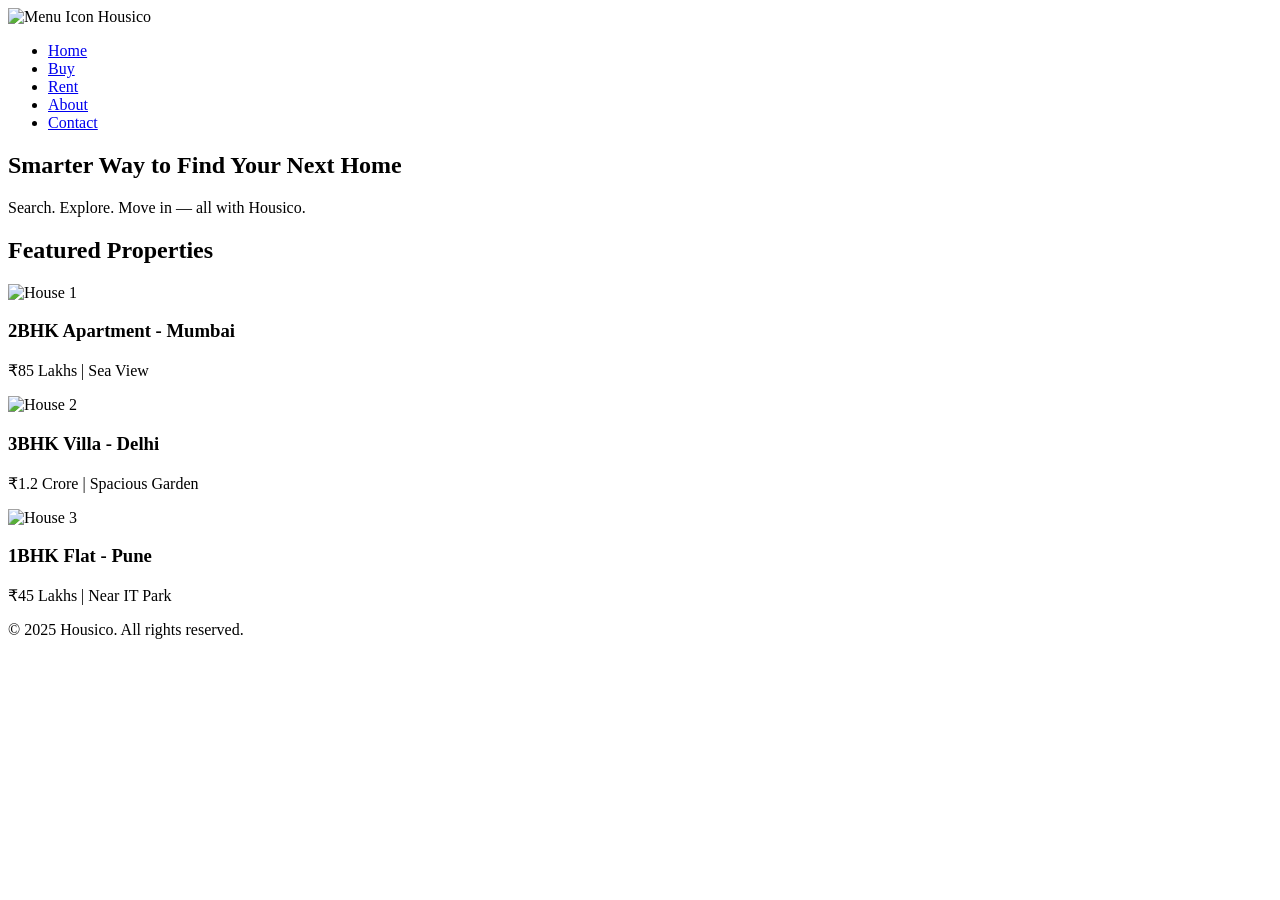
==== index.html @ 5ef59c0e "Added index.html file" ====
<!DOCTYPE html>
<html lang="en">
<head>
  <meta charset="UTF-8" />
  <meta name="viewport" content="width=device-width, initial-scale=1.0" />
  <title>Housico | Find Your Dream Home</title>
  <link rel="stylesheet" href="style.css" />
</head>
<body>

  <!-- Navbar -->
  <header class="navbar">
    <div class="logo">
        <img src="" alt="Menu Icon" class="menu-icon" />
        Housico   
    </div>
    
    <nav>
      <ul>
        <li><a href="index.html" class="active">Home</a></li>
        <li><a href="buy.html">Buy</a></li>
        <li><a href="rent.html">Rent</a></li>
        <li><a href="about.html">About</a></li>
        <li><a href="contact.html">Contact</a></li>
      </ul>
    </nav>
  </header>

  <!-- Hero Section -->
  <section class="hero">
    <div class="hero-content">
      <h1>Smarter Way to Find Your Next Home</h1>
      <p>Search. Explore. Move in — all with Housico.</p>
      

    </div>
  </section>

  <!-- Featured Properties -->
  <section class="featured">
    <h2>Featured Properties</h2>
    <div class="property-container">
      <div class="property-card">
        <img src="" alt="House 1">
        <h3>2BHK Apartment - Mumbai</h3>
        <p>₹85 Lakhs | Sea View</p>
      </div>
      <div class="property-card">
        <img src="" alt="House 2">
        <h3>3BHK Villa - Delhi</h3>
        <p>₹1.2 Crore | Spacious Garden</p>
      </div>
      <div class="property-card">
        <img src="" alt="House 3">
        <h3>1BHK Flat - Pune</h3>
        <p>₹45 Lakhs | Near IT Park</p>
      </div>
    </div>
  </section>

  <!-- Footer -->
  <footer>
    <p>© 2025 Housico. All rights reserved.</p>
  </footer>

</body>
</html>
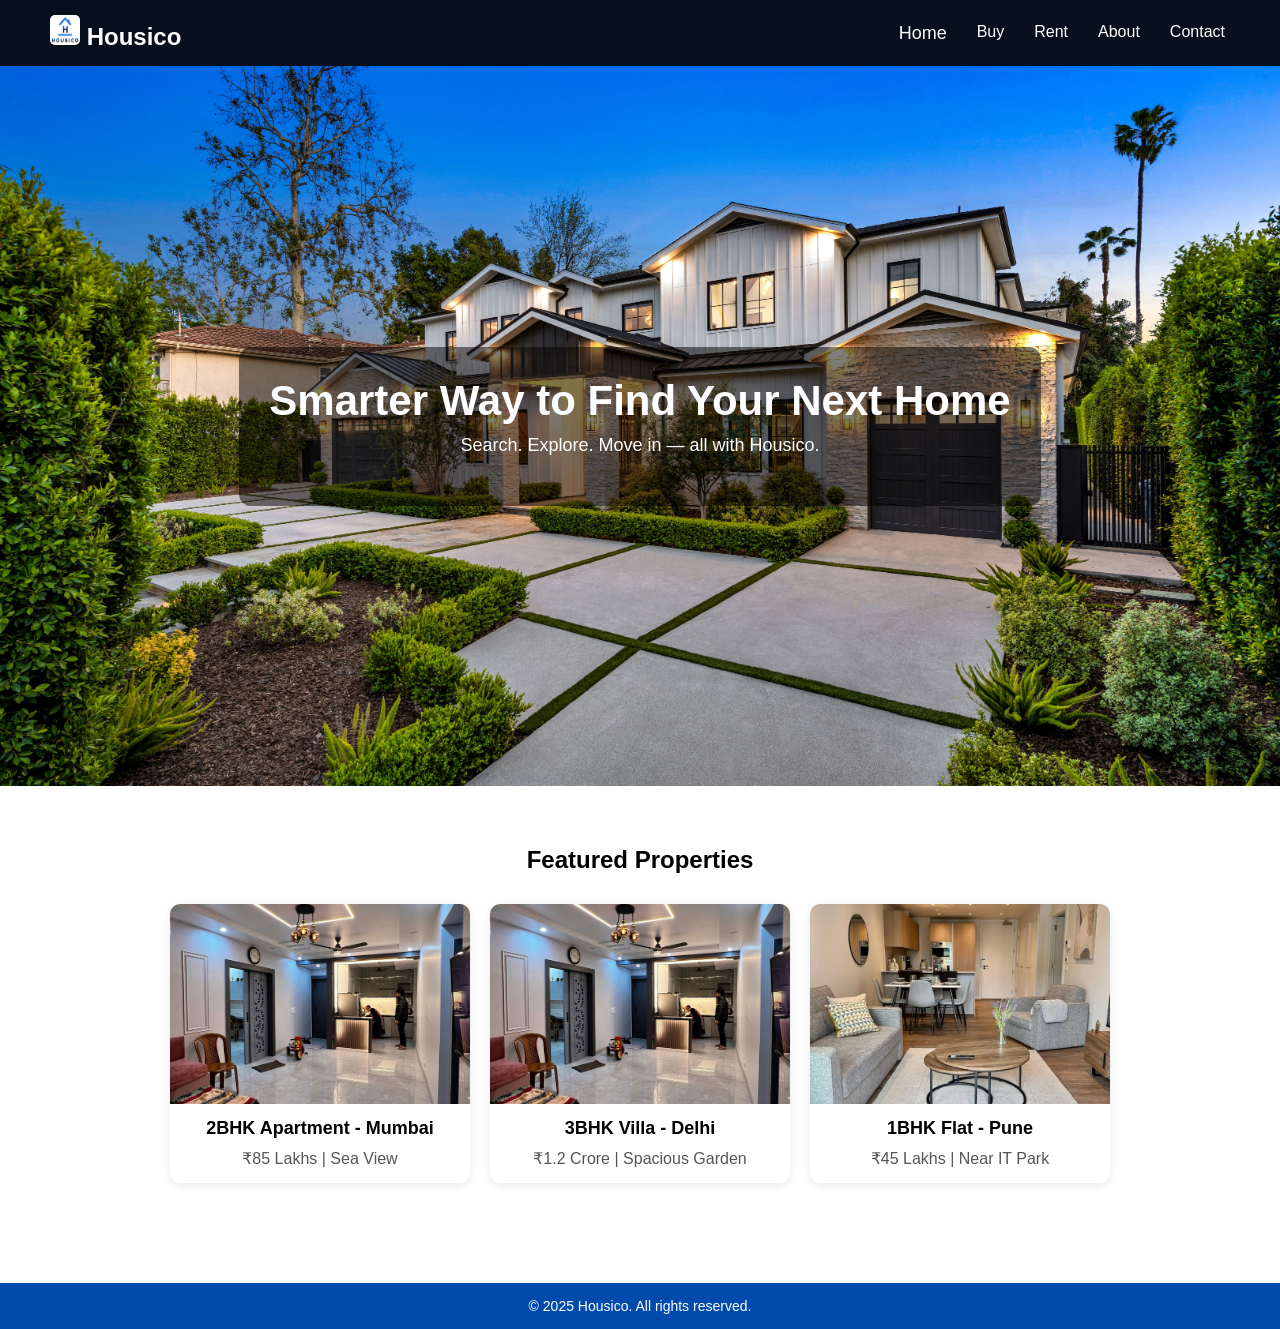
==== commit 0ed177af: "all images including logo added" ====
--- a/index.html
+++ b/index.html
@@ -11,7 +11,7 @@
   <!-- Navbar -->
   <header class="navbar">
     <div class="logo">
-        <img src="" alt="Menu Icon" class="menu-icon" />
+        <img src="./images/logo/Screenshot 2025-11-09 at 5.05.12 PM.png" alt="Menu Icon" class="menu-icon" />
         Housico   
     </div>
     
@@ -41,17 +41,17 @@
     <h2>Featured Properties</h2>
     <div class="property-container">
       <div class="property-card">
-        <img src="" alt="House 1">
+        <img src="./images/property/2bhk.jpeg" alt="House 1">
         <h3>2BHK Apartment - Mumbai</h3>
         <p>₹85 Lakhs | Sea View</p>
       </div>
       <div class="property-card">
-        <img src="" alt="House 2">
+        <img src=".//images/property/2bhk.jpeg" alt="House 2">
         <h3>3BHK Villa - Delhi</h3>
         <p>₹1.2 Crore | Spacious Garden</p>
       </div>
       <div class="property-card">
-        <img src="" alt="House 3">
+        <img src="./images/property/1bhk.jpg" alt="House 3">
         <h3>1BHK Flat - Pune</h3>
         <p>₹45 Lakhs | Near IT Park</p>
       </div>
--- a/style.css
+++ b/style.css
@@ -0,0 +1,134 @@
+* {
+  margin: 0;
+  padding: 0;
+  box-sizing: border-box;
+  font-family: "Poppins", sans-serif;
+}
+
+/* Navbar */
+.navbar {
+  display: flex;
+  justify-content: space-between;
+  align-items: center;
+  background-color: rgb(6, 15, 27);
+  padding: 15px 40px;
+  color: white;
+}
+.menu-icon {
+  width: 30px;
+  height: 30px;
+  margin-left: 10px;
+  border-radius: 5px;
+}
+
+
+.logo {
+  font-size: 24px;
+  font-weight: bold;
+}
+
+.navbar ul {
+  display: flex;
+  list-style: none;
+}
+
+.navbar ul li {
+  margin: 0 15px;
+}
+
+.navbar ul li a {
+  color: white;
+  text-decoration: none;
+  font-weight: 500;
+}
+
+.navbar ul li a.active,
+.navbar ul li a:hover {
+  font-size: 18px;
+}
+
+/* style forrr hero */
+.hero {
+  background: url('./images/herobackground/herobackgrod.jpeg') no-repeat center center/cover;
+  color: white;
+  height: 80vh;
+  display: flex;
+  align-items: center;
+  justify-content: center;
+  text-align: center;
+}
+
+.hero-content {
+  background: rgba(0, 0, 0, 0.5);
+  padding: 30px;
+  border-radius: 12px;
+}
+
+.hero h1 {
+  font-size: 42px;
+  margin-bottom: 10px;
+}
+
+.hero p {
+  margin-bottom: 20px;
+  font-size: 18px;
+}
+
+
+.hero input {
+  padding: 10px;
+  width: 300px;
+  border: none;
+  border-radius: 5px;
+  margin-right: 10px;
+}
+
+/* 
+/Featured Properties/ */
+.featured {
+  padding: 60px 40px;
+  text-align: center;
+}
+
+.property-container {
+  display: flex;
+  flex-wrap: wrap;
+  justify-content: center;
+  gap: 20px;
+  margin-top: 30px;
+}
+
+.property-card {
+  width: 300px;
+  background: #fff;
+  border-radius: 10px;
+  box-shadow: 0 2px 10px rgba(0,0,0,0.1);
+  overflow: hidden;
+}
+
+.property-card img {
+  width: 100%;
+  height: 200px;
+  object-fit: cover;
+}
+
+.property-card h3 {
+  font-size: 18px;
+  margin: 10px 0;
+}
+
+.property-card p {
+  color: #555;
+  margin-bottom: 15px;
+}
+
+/* Footer */
+footer {
+  background: #004aad;
+  color: white;
+  text-align: center;
+  padding: 15px;
+  font-size: 14px;
+  margin-top: 40px;
+}
+
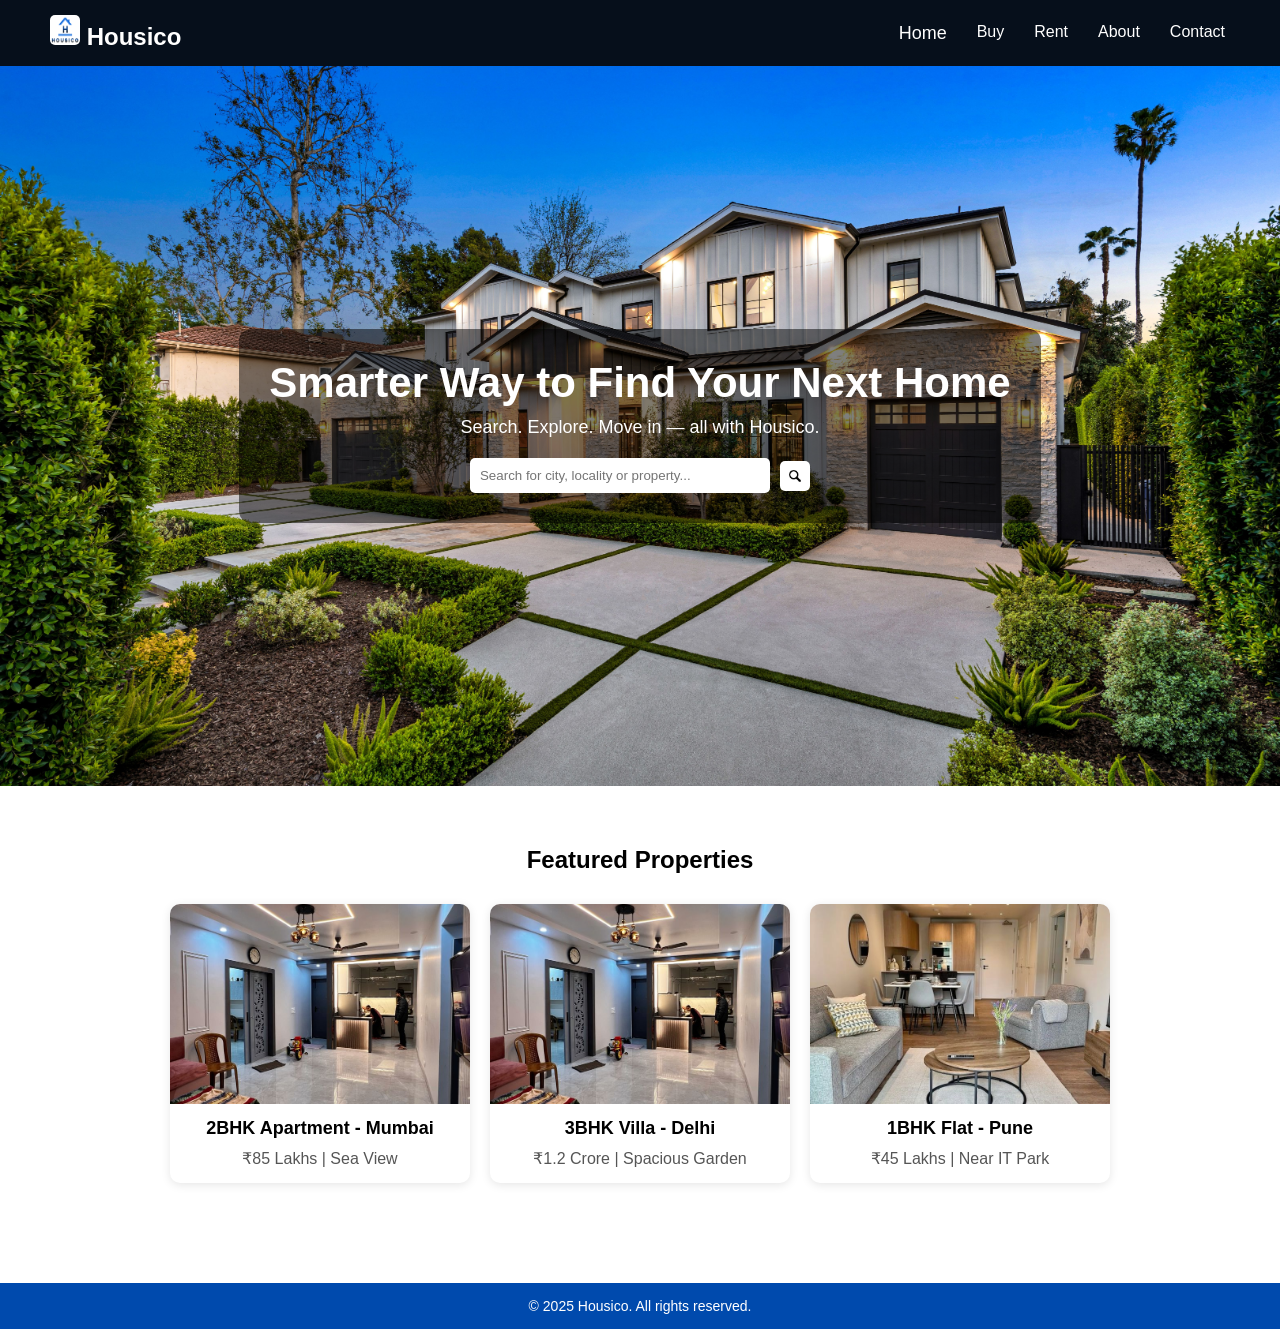
==== commit ae4d16fd: "search box added" ====
--- a/index.html
+++ b/index.html
@@ -31,7 +31,11 @@
     <div class="hero-content">
       <h1>Smarter Way to Find Your Next Home</h1>
       <p>Search. Explore. Move in — all with Housico.</p>
-      
+       <div class="search-box">
+        <input type="search" placeholder="Search for city, locality or property..." id="search-bar" />
+        <img src="./images/searchicon/searchicon.jpg" alt="Search" class="search-icon" />
+        </div>
+
 
     </div>
   </section>
--- a/style.css
+++ b/style.css
@@ -82,6 +82,21 @@
   border-radius: 5px;
   margin-right: 10px;
 }
+.search-box {
+  display: flex;
+  justify-content: center;
+  align-items: center;
+
+  
+}
+.search-icon {
+  width: 30px;
+  height: 30px;
+  cursor: pointer;
+  border-radius: 5px;
+  
+}
+
 
 /* 
 /Featured Properties/ */
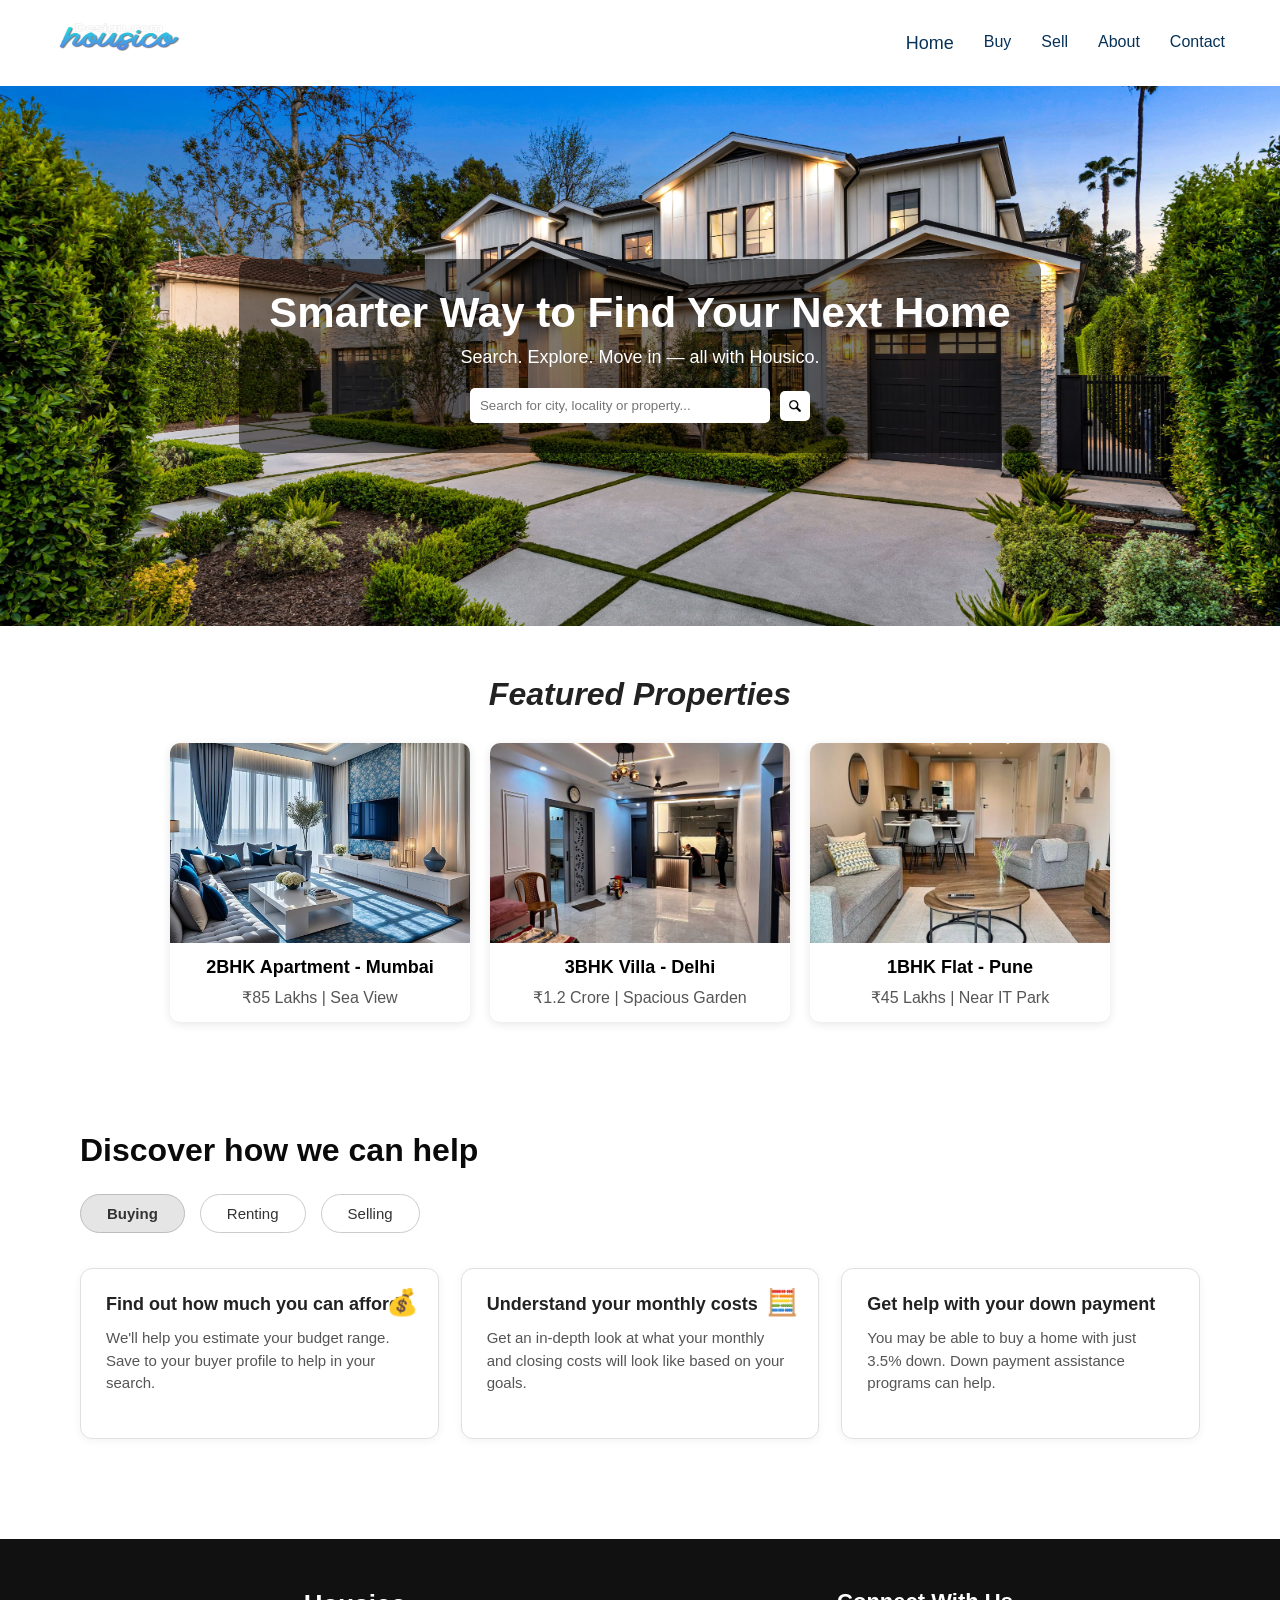
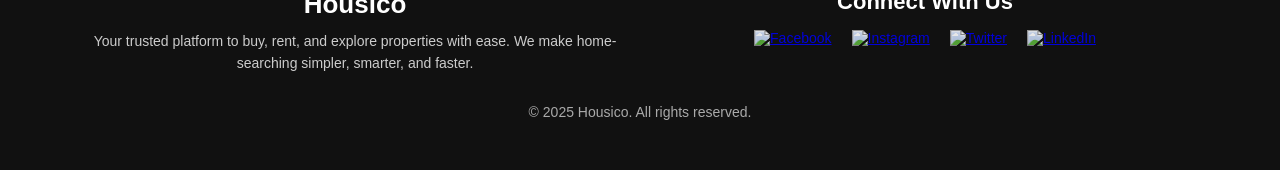
==== commit d8b7b7fb: "Sell page made" ====
--- a/index.html
+++ b/index.html
@@ -8,25 +8,23 @@
 </head>
 <body>
 
-  <!-- Navbar -->
   <header class="navbar">
     <div class="logo">
-        <img src="./images/logo/Screenshot 2025-11-09 at 5.05.12 PM.png" alt="Menu Icon" class="menu-icon" />
-        Housico   
+        <img src="./images/logo/image.png" alt="Menu Icon" class="menu-icon" />
     </div>
     
     <nav>
-      <ul>
+      <ul class="nav-links">
         <li><a href="index.html" class="active">Home</a></li>
         <li><a href="buy.html">Buy</a></li>
-        <li><a href="rent.html">Rent</a></li>
+        <li><a href="sell.html">Sell</a></li>
         <li><a href="about.html">About</a></li>
         <li><a href="contact.html">Contact</a></li>
       </ul>
     </nav>
   </header>
 
-  <!-- Hero Section -->
+ 
   <section class="hero">
     <div class="hero-content">
       <h1>Smarter Way to Find Your Next Home</h1>
@@ -40,12 +38,12 @@
     </div>
   </section>
 
-  <!-- Featured Properties -->
+
   <section class="featured">
     <h2>Featured Properties</h2>
     <div class="property-container">
       <div class="property-card">
-        <img src="./images/property/2bhk.jpeg" alt="House 1">
+        <img src="./images/property/3bhk.jpg" alt="House 1">
         <h3>2BHK Apartment - Mumbai</h3>
         <p>₹85 Lakhs | Sea View</p>
       </div>
@@ -62,10 +60,64 @@
     </div>
   </section>
 
-  <!-- Footer -->
-  <footer>
-    <p>© 2025 Housico. All rights reserved.</p>
-  </footer>
+
+<section class="help-area">
+  <h2>Discover how we can help</h2>
+
+  <div class="help-tabs">
+      <button class="tab active">Buying</button>
+      <button class="tab">Renting</button>
+      <button class="tab">Selling</button>
+  </div>
+
+  <div class="help-cards">
+      <div class="help-card">
+          <div class="icon"><pre>💰</pre></div>
+          <h3>Find out how much you can afford</h3>
+          <p>We'll help you estimate your budget range. Save to your buyer profile to help in your search.</p>
+      </div>
+
+      <div class="help-card">
+          <div class="icon">🧮</div>
+          <h3>Understand your monthly costs</h3>
+          <p>Get an in-depth look at what your monthly and closing costs will look like based on your goals.</p>
+
+      </div>
+
+      <div class="help-card">
+          <div class="icon"></div>
+          <h3>Get help with your down payment</h3>
+          <p>You may be able to buy a home with just 3.5% down. Down payment assistance programs can help.</p>
+      </div>
+  </div>
+</section>
+
+
+
+<footer>
+  <div class="footer-container">
+
+    <div class="footer-about">
+      <h3>Housico</h3>
+      <p>Your trusted platform to buy, rent, and explore properties with ease.
+         We make home-searching simpler, smarter, and faster.</p>
+    </div>
+
+    <div class="footer-social">
+      <h4>Connect With Us</h4>
+      <div class="social-icons">
+        <a href="#"><img src="https://cdn-icons-png.flaticon.com/512/733/733547.png" alt="Facebook"></a>
+        <a href="#"><img src="https://cdn-icons-png.flaticon.com/512/733/733558.png" alt="Instagram"></a>
+        <a href="#"><img src="https://cdn-icons-png.flaticon.com/512/733/733579.png" alt="Twitter"></a>
+        <a href="#"><img src="https://cdn-icons-png.flaticon.com/512/3536/3536505.png" alt="LinkedIn"></a>
+      </div>
+    </div>
+
+  </div>
+
+  <p class="footer-bottom">© 2025 Housico. All rights reserved.</p>
+</footer>
+
 
 </body>
 </html>
--- a/style.css
+++ b/style.css
@@ -4,15 +4,26 @@
   box-sizing: border-box;
   font-family: "Poppins", sans-serif;
 }
-
-/* Navbar */
+body{
+  background-color:white;
+}
+
 .navbar {
   display: flex;
   justify-content: space-between;
   align-items: center;
-  background-color: rgb(6, 15, 27);
+  background:rgb(255, 255, 255);
   padding: 15px 40px;
-  color: white;
+  color: rgb(22, 185, 207);
+}
+.nav-links a {
+  color: #11223d;   
+  text-decoration: none;
+  font-weight: 500;
+}
+
+.nav-links a:hover {
+  color: #6EC6FF;    
 }
 .menu-icon {
   width: 30px;
@@ -25,7 +36,13 @@
 .logo {
   font-size: 24px;
   font-weight: bold;
-}
+
+}
+.logo img {
+  width: 140px; 
+  height: 50px;  
+}
+
 
 .navbar ul {
   display: flex;
@@ -37,7 +54,7 @@
 }
 
 .navbar ul li a {
-  color: white;
+  color: rgb(6, 50, 88);
   text-decoration: none;
   font-weight: 500;
 }
@@ -47,11 +64,10 @@
   font-size: 18px;
 }
 
-/* style forrr hero */
 .hero {
   background: url('./images/herobackground/herobackgrod.jpeg') no-repeat center center/cover;
   color: white;
-  height: 80vh;
+  height: 60vh;
   display: flex;
   align-items: center;
   justify-content: center;
@@ -98,11 +114,18 @@
 }
 
 
-/* 
-/Featured Properties/ */
+
 .featured {
-  padding: 60px 40px;
-  text-align: center;
+  padding: 50px 40px;
+  text-align: center;
+}
+.featured h2 {
+  text-align: center;
+  font-size: 32px;
+  font-weight: 600;
+  color: #222;
+  font-style: italic;
+
 }
 
 .property-container {
@@ -136,8 +159,17 @@
   color: #555;
   margin-bottom: 15px;
 }
-
-/* Footer */
+.property-card video {
+  width: 100%;
+  height: 200px;
+  object-fit: cover;
+  border: none;
+  border-radius: 0; 
+  display: block;
+}
+
+
+
 footer {
   background: #004aad;
   color: white;
@@ -147,3 +179,452 @@
   margin-top: 40px;
 }
 
+@media (max-width: 768px) {
+  .property-container {
+    flex-direction: column;
+    align-items: center;
+  }
+
+  .hero h1 {
+    font-size: 30px;
+  }
+
+  .navbar {
+    flex-direction: column;
+  }
+
+  .navbar ul {
+    flex-direction: column;
+    align-items: center;
+  }
+}
+
+
+
+
+
+
+
+
+
+
+.help-area {
+  padding: 60px 40px;
+  max-width: 1200px;
+  margin: auto;
+  text-align: left;
+  font-family: "Poppins", sans-serif;
+}
+
+.help-area h2 {
+  font-size: 32px;
+  font-weight: 600;
+  margin-bottom: 25px;
+  color: #0a0a0a;
+}
+
+.help-tabs {
+  display: flex;
+  gap: 15px;
+  margin-bottom: 35px;
+}
+
+.help-tabs .tab {
+  padding: 10px 26px;
+  border-radius: 30px;
+  border: 1px solid #cccccc;
+  background: white;
+  font-size: 15px;
+  cursor: pointer;
+  color: #333;
+  transition: 0.2s ease;
+}
+
+.help-tabs .tab:hover {
+  background: #eaeaea;
+}
+
+.help-tabs .tab.active {
+  background: #e5e5e5;
+  border-color: #bdbdbd;
+  font-weight: 600;
+}
+
+.help-cards {
+  display: grid;
+  grid-template-columns: repeat(auto-fit, minmax(300px, 1fr));
+  gap: 22px;
+}
+
+.help-card {
+  border: 1px solid #e0e0e0;
+  background: #fff;
+  border-radius: 12px;
+  padding: 25px;
+  position: relative;
+  box-shadow: 0 2px 10px rgba(0,0,0,0.05);
+  transition: 0.25s ease;
+}
+
+.help-card:hover {
+  box-shadow: 0 4px 15px rgba(0,0,0,0.3);
+}
+
+.help-card .icon {
+  position: absolute;
+  top: 18px;
+  right: 20px;
+  font-size: 26px;
+  color: #c10000;
+}
+
+.help-card h3 {
+  font-size: 18px;
+  font-weight: 600;
+  margin-bottom: 12px;
+  color: #222;
+}
+
+.help-card p {
+  font-size: 15px;
+  color: #555;
+  line-height: 1.5;
+  margin-bottom: 18px;
+}
+
+.help-card a {
+  font-weight: 600;
+  text-decoration: underline;
+  color: #004aad;
+  font-size: 15px;
+}
+
+.help-card a:hover {
+  color: #002e73;
+}
+
+
+@media (max-width: 768px) {
+  .help-area {
+    padding: 40px 20px;
+  }
+
+  .helpTabs {
+    flex-direction: column;
+    gap: 10px;
+  }
+
+  .help-cards {
+    grid-template-columns: 1fr;
+  }
+}
+
+
+
+
+
+
+.heroforbuy {
+  background: url('./images/herobackground/zzz.jpg') no-repeat center center/cover;
+  color: white;
+  height: 60vh;
+  display: flex;
+  align-items: center;
+  justify-content: center;
+  text-align: center;
+}
+
+.hero-contentforbuy {
+  background: rgba(0, 0, 0, 0.5);
+  padding: 30px;
+  border-radius: 12px;
+}
+
+.heroforbuy h1 {
+  font-size: 42px;
+  margin-bottom: 10px;
+}
+
+.heroforbuy p {
+  margin-bottom: 20px;
+  font-size: 18px;
+}
+
+#search-barforbuy {
+  padding: 10px;
+  width: 300px;
+  border: none;
+  border-radius: 5px;
+  margin-right: 10px;
+}
+
+.search-boxforbuy {
+  display: flex;
+  justify-content: center;
+  align-items: center;
+}
+
+.search-iconforbuy {
+  width: 30px;
+  height: 30px;
+  cursor: pointer;
+  border-radius: 5px;
+}
+
+
+
+
+
+
+footer {
+  background: #111;
+  color: white;
+  padding: 50px 20px;
+  margin-top: 40px;
+}
+
+.footer-container {
+  max-width: 1100px;
+  margin: auto;
+  display: flex;
+  justify-content: space-between;
+  align-items: flex-start;
+  gap: 40px;
+  flex-wrap: wrap;
+}
+
+.footer-about {
+  flex: 1;
+  min-width: 260px;
+}
+
+.footer-about h3 {
+  font-size: 26px;
+  margin-bottom: 10px;
+}
+
+.footer-about p {
+  color: #ccc;
+  line-height: 1.6;
+}
+
+.footer-social {
+  flex: 1;
+  min-width: 260px;
+  text-align: center;
+}
+
+.footer-social h4 {
+  font-size: 22px;
+  margin-bottom: 15px;
+}
+
+.social-icons {
+  display: flex;
+  justify-content: center;
+  gap: 20px;
+}
+
+.social-icons img {
+  width: 35px;
+  transition: 0.3s ease;
+  opacity: 0.9;
+}
+
+.social-icons img:hover {
+  transform: scale(1.15);
+  opacity: 1;
+}
+
+.footer-bottom {
+  text-align: center;
+  margin-top: 30px;
+  color: #aaaaaa;
+}
+
+
+
+
+
+
+.compare-section {
+  display: flex;
+  justify-content: space-between;
+  align-items: center;
+  padding: 60px 40px;
+  background: #fafafa;
+  gap: 40px;
+}
+
+.compare-left {
+  flex: 1.1;
+}
+
+.compare-left h1 {
+  font-size: 42px;
+  font-weight: 700;
+  color: #111;
+  line-height: 1.3;
+  margin-bottom: 30px;
+}
+
+
+
+.steps {
+  margin-top: 20px;
+  margin-bottom: 35px;
+}
+
+.step {
+  display: flex;
+  align-items: center;
+  margin-bottom: 14px;
+}
+
+.circle {
+  width: 40px;
+  height: 40px;
+  border-radius: 50%;
+  background: #111;
+  color: white;
+  display: flex;
+  justify-content: center;
+  align-items: center;
+  margin-right: 15px;
+  font-size: 20px;
+  font-weight: 600;
+}
+
+.address-box {
+  display: flex;
+  align-items: center;
+  gap: 10px;
+  margin-top: 20px;
+}
+
+.address-box input {
+  width: 330px;
+  padding: 15px;
+  border: 1px solid #ccc;
+  border-radius: 40px;
+  font-size: 15px;
+}
+
+.start-btn {
+  padding: 15px 28px;
+  background: black;
+  color: white;
+  border: none;
+  font-size: 16px;
+  border-radius: 40px;
+  cursor: pointer;
+}
+
+.start-btn:hover {
+  background: #1080db;
+}
+
+.compare-right {
+  flex: 1;
+  display: flex;
+  justify-content: center;
+}
+
+.compare-right img {
+  width: 100%;
+  max-width: 520px;
+  border-radius: 20px;
+}
+.headline {
+  font-size: 46px;
+  font-weight: 700;
+  line-height: 1.15;
+}
+
+.gradient-text {
+  background: linear-gradient(90deg, #0a2540, #1d72b8, #3ca4ff);
+  -webkit-background-clip: text;
+  -webkit-text-fill-color: transparent;
+}
+
+
+
+
+
+.agents-section {
+  text-align: center;
+  padding: 60px 20px;
+  font-family: "Poppins", sans-serif;
+}
+
+.agents-title {
+  font-size: 35px;
+  font-weight: 700;
+  margin-bottom: 5px;
+  color: #111;
+}
+
+.agents-subtitle {
+  font-size: 20px;
+  color: #444;
+  margin-bottom: 40px;
+}
+
+.agents-container {
+  display: flex;
+  justify-content: center;
+  flex-wrap: wrap;
+  gap: 50px;
+}
+
+.agent-card {
+  text-align: center;
+  width: 200px;
+}
+
+.agent-card img {
+  width: 130px;
+  height: 130px;
+  border-radius: 50%;
+  object-fit: cover;
+  margin-bottom: 15px;
+}
+
+.agent-card h3 {
+  font-size: 20px;
+  font-weight: 600;
+  margin-bottom: 4px;
+}
+
+.agency {
+  font-size: 14px;
+  color: #666;
+  margin-bottom: 12px;
+}
+
+.agent-card p {
+  font-size: 15px;
+  color: #333;
+}
+
+.bold {
+  font-weight: 700;
+}
+
+@media (max-width: 768px) {
+  .agents-container {
+    gap: 30px;
+  }
+
+  .agent-card {
+    width: 160px;
+  }
+
+  .agents-title {
+    font-size: 30px;
+  }
+}
+
+
+
+
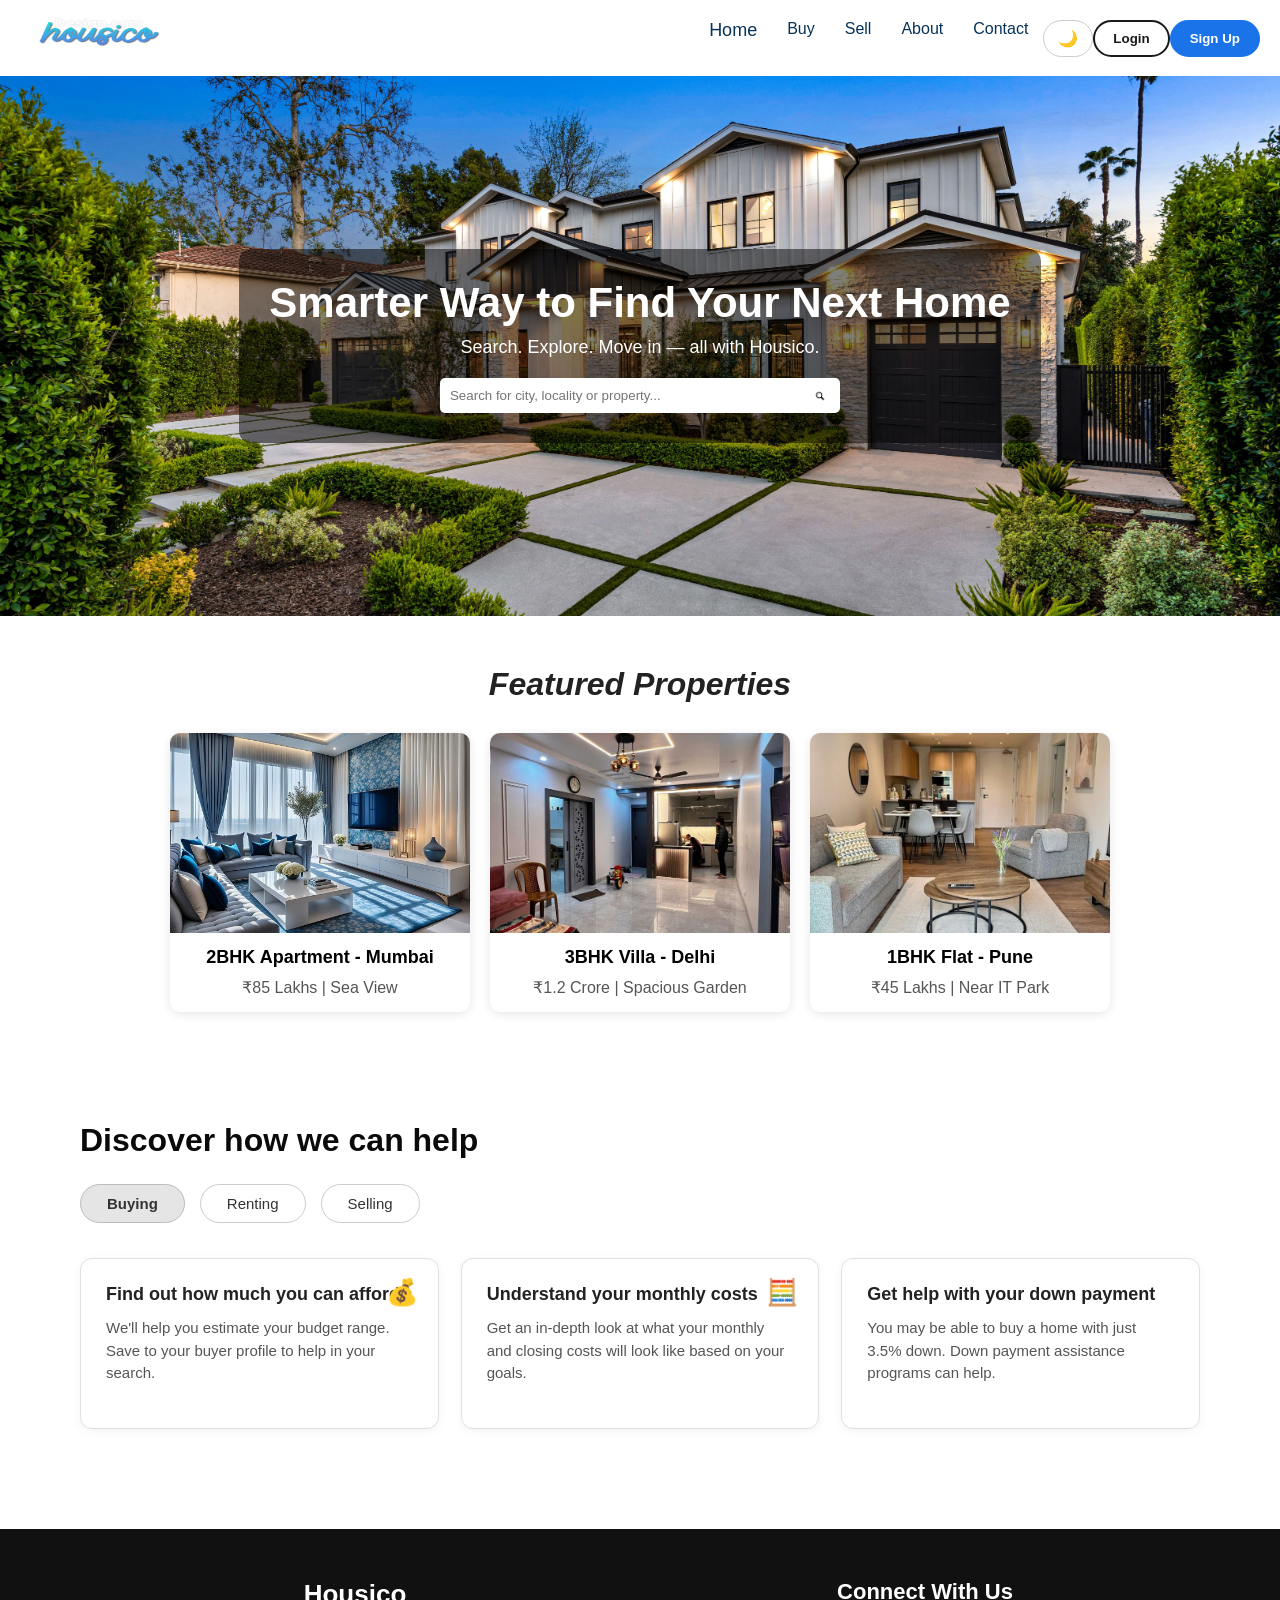
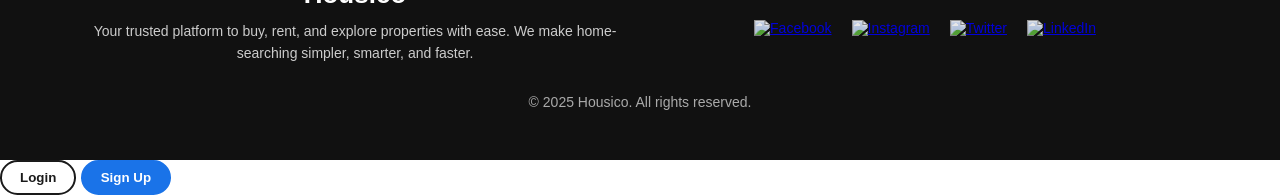
==== commit a0dfbc85: "java scrip added" ====
--- a/index.html
+++ b/index.html
@@ -1,7 +1,7 @@
 <!DOCTYPE html>
 <html lang="en">
 <head>
-  <meta charset="UTF-8" />
+  <meta charset="UTF-8"/>
   <meta name="viewport" content="width=device-width, initial-scale=1.0" />
   <title>Housico | Find Your Dream Home</title>
   <link rel="stylesheet" href="style.css" />
@@ -20,8 +20,13 @@
         <li><a href="sell.html">Sell</a></li>
         <li><a href="about.html">About</a></li>
         <li><a href="contact.html">Contact</a></li>
+        <button id="theme-toggle">🌙</button>
+        <button id="login-btn">Login</button>
+        <button id="signup-btn">Sign Up</button>
+        
       </ul>
     </nav>
+    
   </header>
 
  
@@ -29,16 +34,13 @@
     <div class="hero-content">
       <h1>Smarter Way to Find Your Next Home</h1>
       <p>Search. Explore. Move in — all with Housico.</p>
-       <div class="search-box">
-        <input type="search" placeholder="Search for city, locality or property..." id="search-bar" />
-        <img src="./images/searchicon/searchicon.jpg" alt="Search" class="search-icon" />
-        </div>
-
-
+       <div class="search-container">
+    <input type="search" id="search-bar" placeholder="Search for city, locality or property..." />
+    <img src="./images/searchicon/searchicon.jpg" alt="Search" class="search-icon" />
+    <div id="suggestions"></div>
+</div>
     </div>
   </section>
-
-
   <section class="featured">
     <h2>Featured Properties</h2>
     <div class="property-container">
@@ -48,7 +50,7 @@
         <p>₹85 Lakhs | Sea View</p>
       </div>
       <div class="property-card">
-        <img src=".//images/property/2bhk.jpeg" alt="House 2">
+        <img src="./images/property/2bhk.jpeg" alt="House 2">
         <h3>3BHK Villa - Delhi</h3>
         <p>₹1.2 Crore | Spacious Garden</p>
       </div>
@@ -59,15 +61,13 @@
       </div>
     </div>
   </section>
-
-
 <section class="help-area">
   <h2>Discover how we can help</h2>
 
   <div class="help-tabs">
-      <button class="tab active">Buying</button>
-      <button class="tab">Renting</button>
-      <button class="tab">Selling</button>
+      <button class="tab active" type="button">Buying</button>
+      <button class="tab" type="button">Renting</button>
+      <button class="tab" type="button">Selling</button>
   </div>
 
   <div class="help-cards">
@@ -117,7 +117,40 @@
 
   <p class="footer-bottom">© 2025 Housico. All rights reserved.</p>
 </footer>
+<div id="login-modal" class="modal">
+  <div class="modal-content">
+    <span class="close" id="close-login">&times;</span>
+    <h2>Log in or create an account</h2>
 
+
+    <label for="email">Email address <span style="font-weight:normal;">required</span></label>
+    <input type="email" id="email" placeholder="Enter your email" required>
+    <button id="continue-btn">Continue</button>
+
+    <div class="divider"><span>or</span></div>
+
+    <button class="social-btn google"><img src="https://upload.wikimedia.org/wikipedia/commons/5/53/Google_%22G%22_Logo.svg" alt="Google" /> Continue with Google</button>
+    <button class="social-btn facebook"><img src="https://upload.wikimedia.org/wikipedia/commons/0/05/Facebook_Logo_%282019%29.png" alt="Facebook" /> Continue with Facebook</button>
+    <button class="social-btn apple"><img src="https://upload.wikimedia.org/wikipedia/commons/f/fa/Apple_logo_black.svg" alt="Apple" /> Continue with Apple</button>
+
+    <p class="agent-text">
+      Are you a real estate agent? 
+      <a href="#">Log in</a> or <a href="#">create an account</a> 
+      <a href="#">Purchase products</a>
+    </p>
+
+    <p class="terms">
+      By creating an account you agree to our 
+      <a href="#">Terms of Use</a> and <a href="#">Privacy Policy</a>.
+    </p>
+  </div>
+</div>
+<button id="login-btn">Login</button>
+<button id="signup-btn">Sign Up</button>
+
+
+
+<script src="script.js"></script>
 
 </body>
 </html>
--- a/style.css
+++ b/style.css
@@ -198,14 +198,6 @@
     align-items: center;
   }
 }
-
-
-
-
-
-
-
-
 
 
 .help-area {
@@ -320,10 +312,6 @@
 }
 
 
-
-
-
-
 .heroforbuy {
   background: url('./images/herobackground/zzz.jpg') no-repeat center center/cover;
   color: white;
@@ -371,11 +359,6 @@
   border-radius: 5px;
 }
 
-
-
-
-
-
 footer {
   background: #111;
   color: white;
@@ -441,11 +424,6 @@
   margin-top: 30px;
   color: #aaaaaa;
 }
-
-
-
-
-
 
 .compare-section {
   display: flex;
@@ -548,9 +526,6 @@
 }
 
 
-
-
-
 .agents-section {
   text-align: center;
   padding: 60px 20px;
@@ -626,5 +601,297 @@
 }
 
 
-
-
+.search-container {
+    position: relative;       
+    width: 100%;
+    max-width: 400px;
+    display: inline-block;
+}
+
+#search-bar {
+    width: 100%;
+    padding: 10px;
+    padding-right: 35px;     
+    box-sizing: border-box;
+}
+
+
+.search-container .search-icon {
+    position: absolute;
+    right: 10px;
+    top: 50%;
+    transform: translateY(-50%);
+    width: 20px; 
+    height: 20px;
+    cursor: pointer;
+}
+
+#suggestions {
+    position: absolute;
+    top: 100%;               
+    left: 0;
+    width: 100%;
+    background: #000000ed;
+    border: 1px solid #ccc;
+    border-radius: 0 0 5px 5px;
+    box-shadow: 0 4px 10px rgba(0,0,0,0.1);
+    display: none;          
+    z-index: 1000;
+    max-height: 200px;
+    overflow-y: auto;
+}
+#suggestions div {
+    padding: 10px;
+    cursor: pointer;
+}
+#suggestions div:hover {
+    background: #81c4e6;
+}
+/* lllll */
+body.dark-mode {
+  background-color: #121212;  
+  color: #ffffff;             
+}
+
+
+body.dark-mode .navbar {
+  background-color: #1f1f1f; 
+  color: #ffffff;
+}
+
+body.dark-mode .nav-links a {
+  color: #ffffff; 
+}
+
+
+body.dark-mode .property-card,
+body.dark-mode .agent-card,
+body.dark-mode .help-card {
+  background-color: #1e1e1e; 
+  color: #ffffff;            
+  box-shadow: 0 4px 10px rgba(0,0,0,0.4);
+}
+
+
+body.dark-mode #suggestions {
+  background-color: #2a2a2a;
+  color: #ffffff;           
+  border: 1px solid #444;
+}
+
+
+body.dark-mode #suggestions div {
+  color: #ffffff;
+}
+
+body.dark-mode #suggestions div:hover {
+  background-color: #3a3a3a;
+}
+
+
+body.dark-mode h1,
+body.dark-mode h2,
+body.dark-mode h3,
+body.dark-mode p,
+body.dark-mode span,
+body.dark-mode label,
+body.dark-mode a {
+  color: #ffffff; 
+}
+
+.modal {
+  display: none;
+  position: fixed;
+  z-index: 10000;
+  left: 0;
+  top: 0;
+  width: 100%;
+  height: 100%;
+  overflow: auto;
+  background-color: rgba(0,0,0,0.5);
+  font-family: Arial, sans-serif;
+}
+
+.modal-content {
+  background-color: #fff;
+  margin: 5% auto;
+  padding: 30px 20px;
+  border-radius: 12px;
+  width: 90%;
+  max-width: 400px;
+  position: relative;
+  text-align: center;
+}
+
+
+.modal .close {
+  position: absolute;
+  top: 15px;
+  right: 20px;
+  font-size: 28px;
+  cursor: pointer;
+}
+
+.modal input[type="email"] {
+  width: 100%;
+  padding: 12px;
+  margin: 10px 0;
+  border-radius: 8px;
+  border: 1px solid #ccc;
+  box-sizing: border-box;
+}
+
+#continue-btn {
+  width: 100%;
+  padding: 12px;
+  margin: 10px 0;
+  background-color: black;
+  color: white;
+  border: none;
+  border-radius: 8px;
+  font-weight: bold;
+  cursor: pointer;
+}
+
+.divider {
+  display: flex;
+  align-items: center;
+  margin: 15px 0;
+}
+.divider::before,
+.divider::after {
+  content: '';
+  flex: 1;
+  height: 1px;
+  background: #ccc;
+}
+.divider span {
+  margin: 0 10px;
+  color: #555;
+}
+
+.social-btn {
+  display: flex;
+  align-items: center;
+  justify-content: center;
+  width: 100%;
+  margin: 8px 0;
+  padding: 10px;
+  border: 1px solid #ccc;
+  border-radius: 8px;
+  cursor: pointer;
+  background: #fff;
+}
+.social-btn img {
+  width: 20px;
+  height: 20px;
+  margin-right: 10px;
+}
+.social-btn.google { border-color: #ccc; }
+.social-btn.facebook { border-color: #1877f2; color: #1877f2; }
+.social-btn.apple { border-color: black; color: black; }
+
+.agent-text, .terms {
+  font-size: 12px;
+  margin-top: 15px;
+  color: #555;
+}
+.agent-text a, .terms a { text-decoration: underline; color: #555; }
+
+
+
+
+
+
+
+
+.navbar {
+  display: flex;
+  align-items: center;
+  justify-content: space-between;
+  padding: 10px 20px;
+  background-color: #ffffff;
+  box-shadow: 0 2px 5px rgba(0,0,0,0.1);
+}
+
+.navbar .navbar-buttons {
+  display: flex;
+  align-items: center;
+  gap: 10px; 
+}
+
+#login-btn {
+  padding: 8px 18px;
+  border-radius: 25px;
+  border: 2px solid #1a1a1a;
+  background: transparent;
+  color: #1a1a1a;
+  font-weight: bold;
+  cursor: pointer;
+  transition: all 0.3s;
+}
+
+#login-btn:hover {
+  background-color: #1a1a1a;
+  color: #ffffff;
+}
+
+
+#signup-btn {
+  padding: 8px 18px;
+  border-radius: 25px;
+  border: 2px solid #1a73e8;
+  background-color: #1a73e8;
+  color: #ffffff;
+  font-weight: bold;
+  cursor: pointer;
+  transition: all 0.3s;
+}
+
+#signup-btn:hover {
+  background-color: #155ab6;
+  border-color: #155ab6;
+}
+
+#theme-toggle {
+  padding: 8px 14px;
+  border-radius: 25px;
+  border: 1px solid #ccc;
+  background-color: #ffffff;
+  cursor: pointer;
+  font-size: 16px;
+  transition: all 0.3s;
+}
+
+#theme-toggle:hover {
+  background-color: #1a1a1a;
+  color: #ffffff;
+}
+
+body.dark-mode #login-btn {
+  border-color: #ffffff;
+  color: #ffffff;
+}
+body.dark-mode #login-btn:hover {
+  background-color: #ffffff;
+  color: #1a1a1a;
+}
+
+body.dark-mode #signup-btn {
+  background-color: #0b5ed7;
+  border-color: #0b5ed7;
+  color: #ffffff;
+}
+body.dark-mode #signup-btn:hover {
+  background-color: #084298;
+}
+
+body.dark-mode #theme-toggle {
+  background-color: #1a1a1a;
+  color: #ffffff;
+  border-color: #ffffff;
+}
+body.dark-mode #theme-toggle:hover {
+  background-color: #ffffff;
+  color: #1a1a1a;
+}
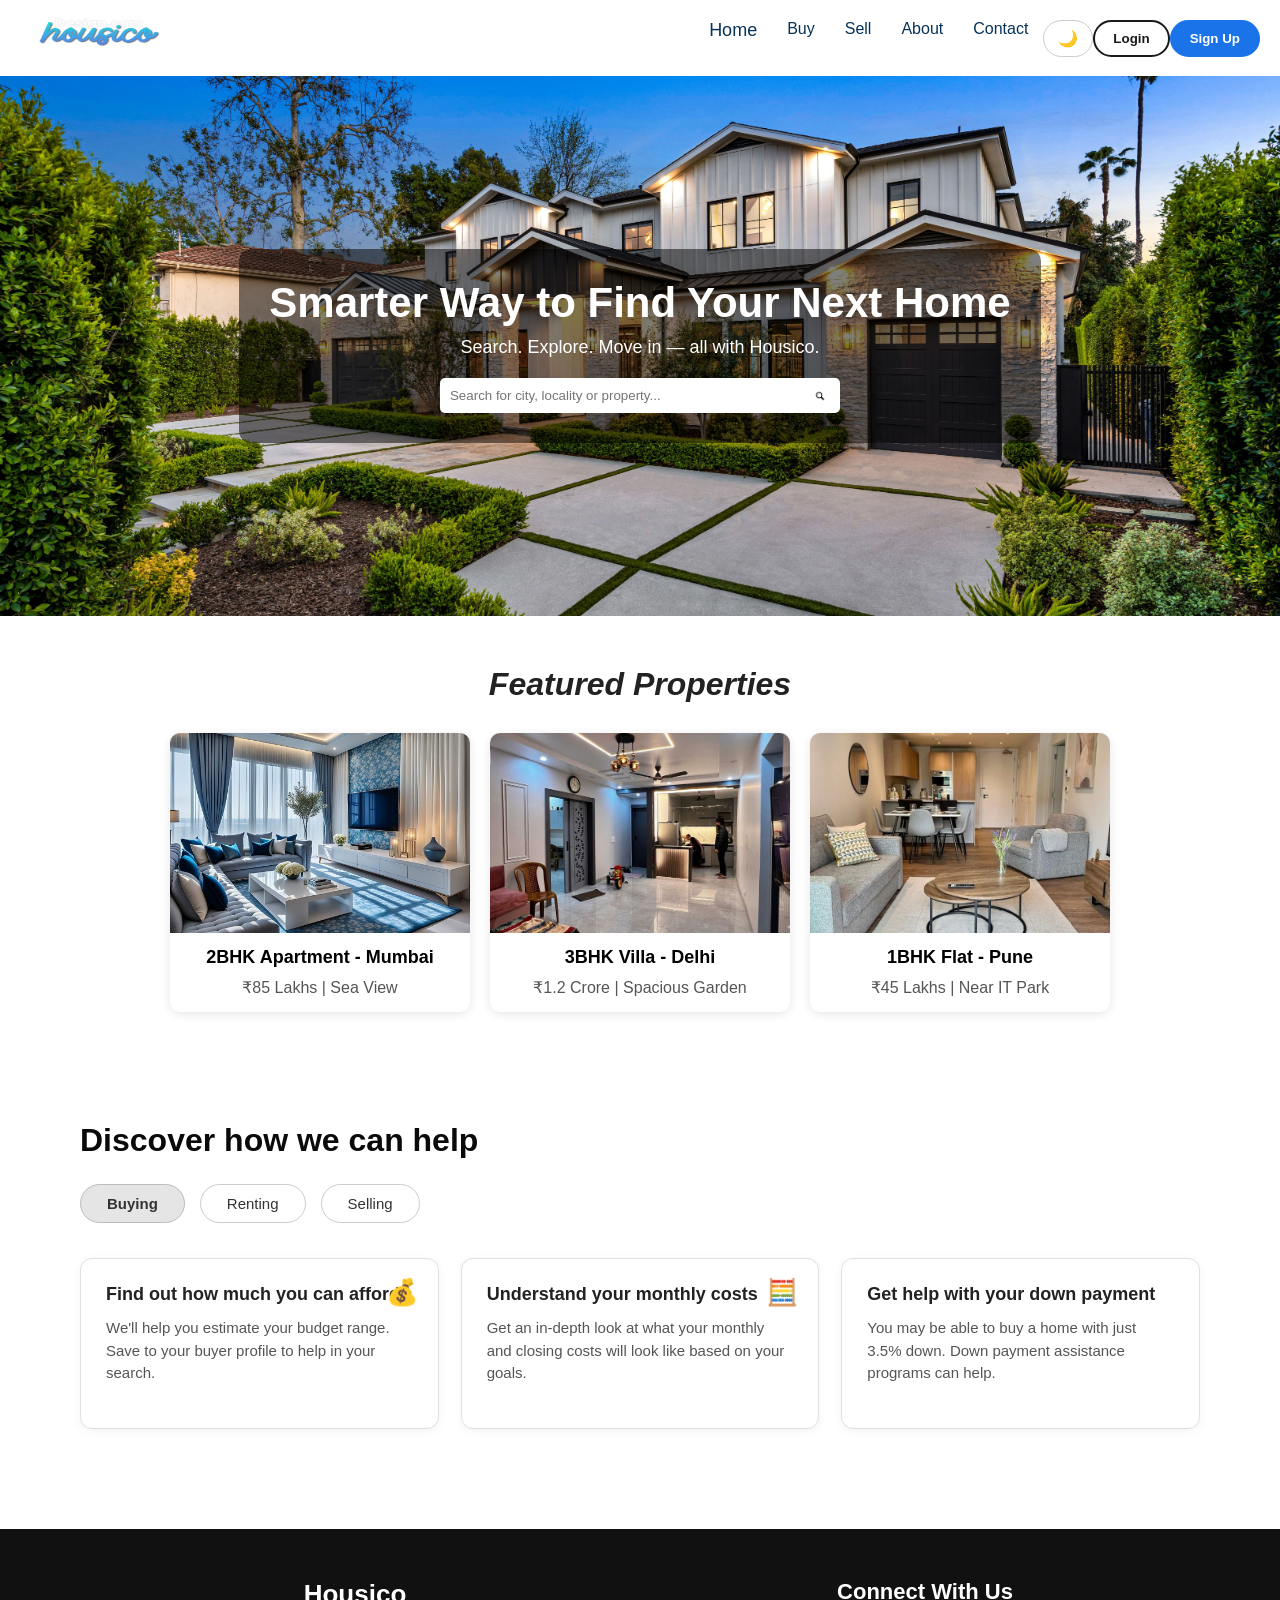
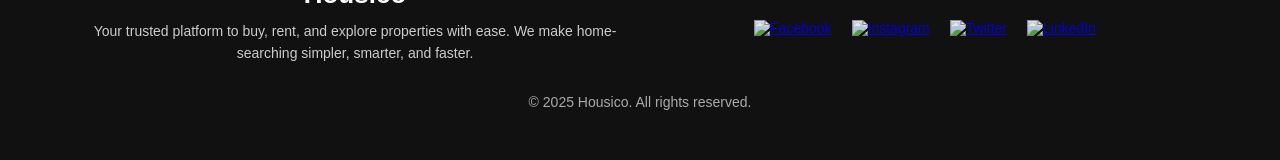
==== commit 3806f906: "java scrip added3" ====
--- a/index.html
+++ b/index.html
@@ -145,8 +145,7 @@
     </p>
   </div>
 </div>
-<button id="login-btn">Login</button>
-<button id="signup-btn">Sign Up</button>
+
 
 
 
